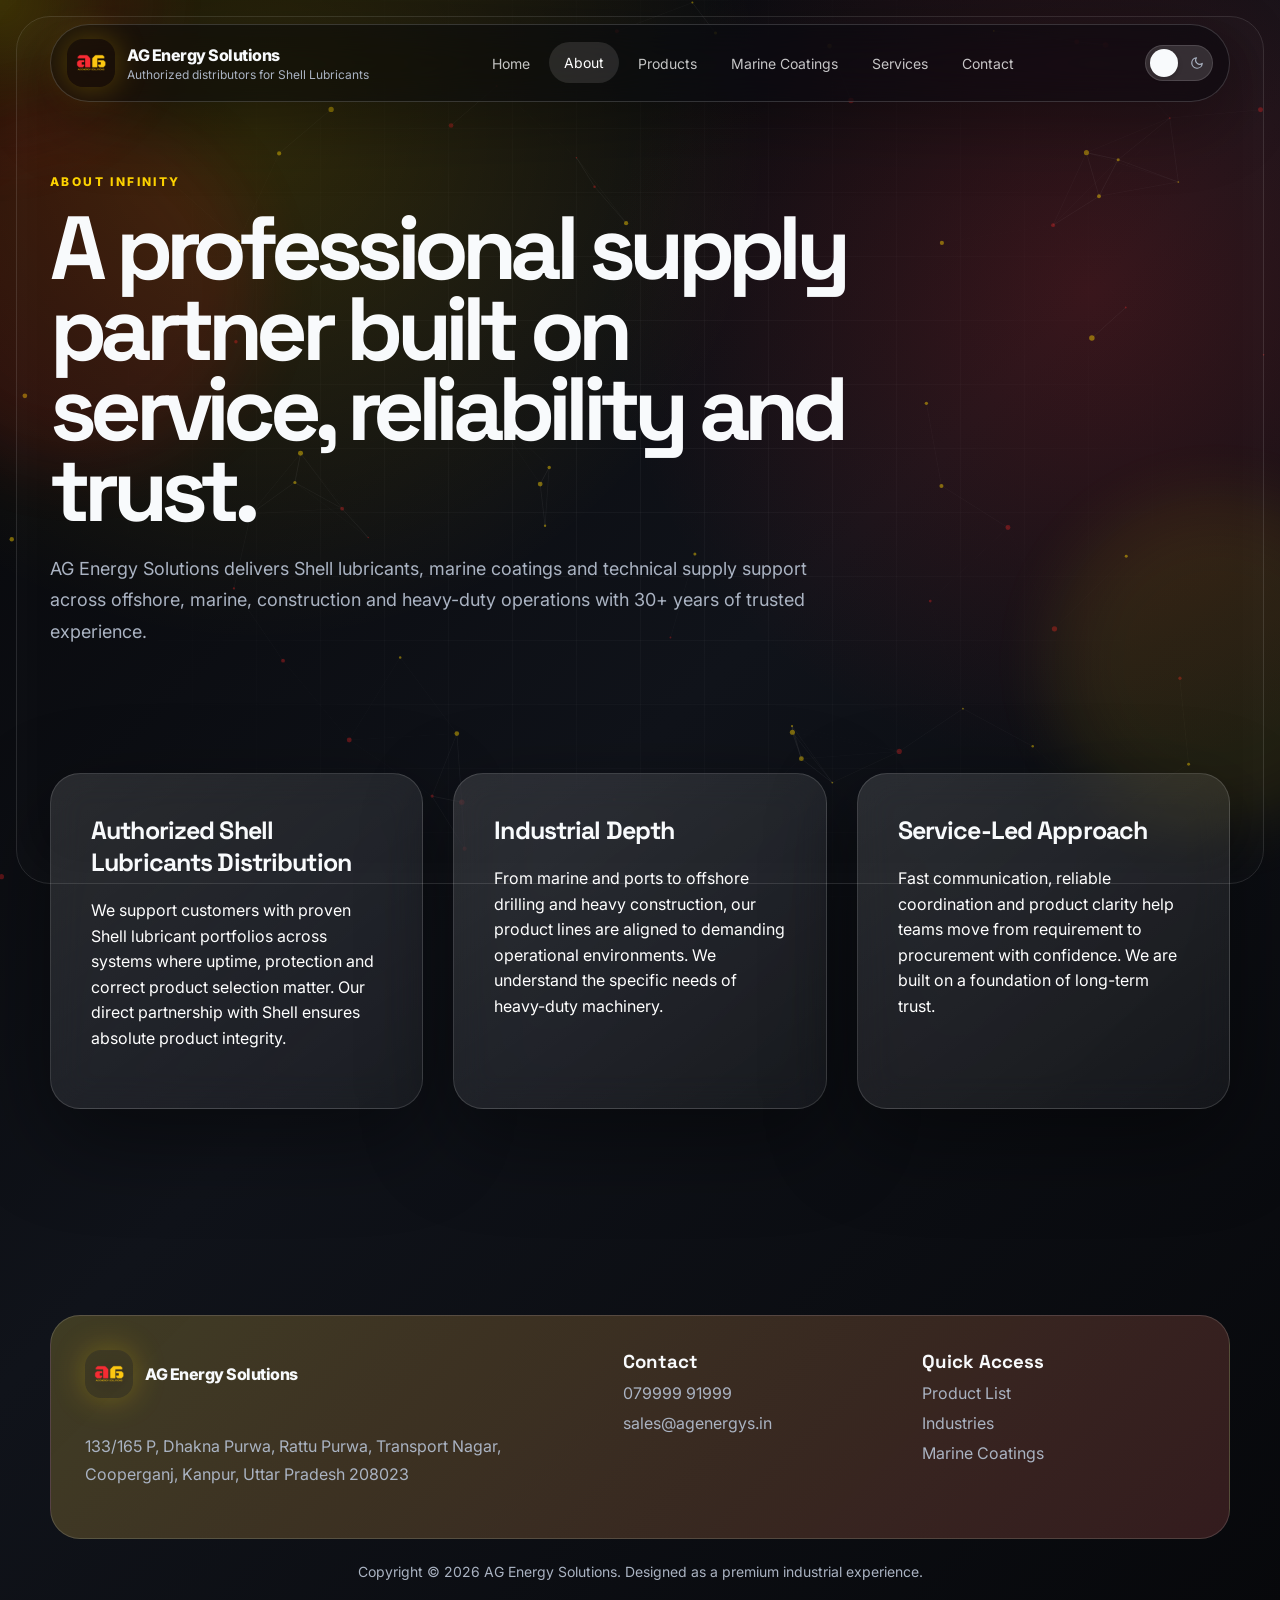
==== about.html @ 553e69b4 "feat: add About and Contact pages, separate CSS, update category mapping" ====
<!DOCTYPE html>
<html lang="en">
<head>
  <meta charset="UTF-8" />
  <meta name="viewport" content="width=device-width, initial-scale=1.0" />
  <title>About Us | AG Energy Solutions</title>
  <meta name="description" content="Learn more about AG Energy Solutions, authorized distributors for Shell Lubricants." />
  <link rel="icon" href="assets/logo.png" />
  <link rel="preconnect" href="https://fonts.googleapis.com">
  <link rel="preconnect" href="https://fonts.gstatic.com" crossorigin>
  <link href="https://fonts.googleapis.com/css2?family=Inter:wght@400;500;600;700;800;900&family=Space+Grotesk:wght@500;600;700&display=swap" rel="stylesheet">
  <link rel="stylesheet" href="global.css?v=1" />
  <link rel="stylesheet" href="about.css?v=1" />
</head>
<body class="about-page">
  <script>
    if (localStorage.getItem('theme') === 'light') {
      document.body.classList.add('light-theme');
    }
  </script>
  <div class="preloader" aria-hidden="true">
    <div class="loader-orbit"><span></span><span></span><span></span></div>
    <p>Loading product systems</p>
  </div>

  <canvas id="particle-field" aria-hidden="true"></canvas>
  <div class="cursor-glow" aria-hidden="true"></div>
  <div class="ambient ambient-one" aria-hidden="true"></div>
  <div class="ambient ambient-two" aria-hidden="true"></div>
  <div class="page-frame" aria-hidden="true"></div>

  <header class="site-header" data-reveal>
    <a class="brand" href="index.html" aria-label="AG Energy Solutions home">
      <span class="brand-mark"><img src="assets/logo.png" alt="" /></span>
      <span>
        <strong>AG Energy Solutions</strong>
        <small>Authorized distributors for Shell Lubricants</small>
      </span>
    </a>
    <button class="menu-toggle" type="button" aria-expanded="false" aria-controls="main-nav">
      <span></span><span></span><span></span>
    </button>
    <nav id="main-nav" class="main-nav" aria-label="Primary navigation">
      <a href="index.html">Home</a>
      <a href="about.html" class="active">About</a>
      <a href="products.html" >Products</a>
      <a href="index.html#marine">Marine Coatings</a>
      <a href="index.html#services">Services</a>
      <a href="contact.html">Contact</a>
    </nav>
    <div class="theme-switch-wrapper">
      <label class="theme-switch" for="checkbox" aria-label="Toggle dark mode">
        <input type="checkbox" id="checkbox" />
        <div class="slider round">
          <svg class="sun" xmlns="http://www.w3.org/2000/svg" width="14" height="14" viewBox="0 0 24 24" fill="none" stroke="currentColor" stroke-width="2" stroke-linecap="round" stroke-linejoin="round"><circle cx="12" cy="12" r="5"></circle><line x1="12" y1="1" x2="12" y2="3"></line><line x1="12" y1="21" x2="12" y2="23"></line><line x1="4.22" y1="4.22" x2="5.64" y2="5.64"></line><line x1="18.36" y1="18.36" x2="19.78" y2="19.78"></line><line x1="1" y1="12" x2="3" y2="12"></line><line x1="21" y1="12" x2="23" y2="12"></line><line x1="4.22" y1="19.78" x2="5.64" y2="18.36"></line><line x1="18.36" y1="5.64" x2="19.78" y2="4.22"></line></svg>
          <svg class="moon" xmlns="http://www.w3.org/2000/svg" width="14" height="14" viewBox="0 0 24 24" fill="none" stroke="currentColor" stroke-width="2" stroke-linecap="round" stroke-linejoin="round"><path d="M21 12.79A9 9 0 1 1 11.21 3 7 7 0 0 0 21 12.79z"></path></svg>
        </div>
      </label>
    </div>
  </header>

  
  <main>
    <section class="catalog-hero section-shell">
      <div class="catalog-hero-copy" data-reveal>
        <span class="kicker">About Infinity</span>
        <h1>A professional supply partner built on service, reliability and trust.</h1>
        <p>AG Energy Solutions delivers Shell lubricants, marine coatings and technical supply support across offshore, marine, construction and heavy-duty operations with 30+ years of trusted experience.</p>
      </div>
    </section>

    <section class="about-details section-shell" style="padding-top: 2rem; padding-bottom: 6rem;">
      <div class="about-grid" style="display: grid; grid-template-columns: repeat(auto-fit, minmax(300px, 1fr)); gap: 30px;">
        <article class="glass-panel" data-reveal style="padding: 40px; text-align: left;">
          <h3 style="margin-bottom: 20px;">Authorized Shell Lubricants Distribution</h3>
          <p style="color: var(--text-highlight); line-height: 1.6;">We support customers with proven Shell lubricant portfolios across systems where uptime, protection and correct product selection matter. Our direct partnership with Shell ensures absolute product integrity.</p>
        </article>
        <article class="glass-panel" data-reveal style="padding: 40px; text-align: left;">
          <h3 style="margin-bottom: 20px;">Industrial Depth</h3>
          <p style="color: var(--text-highlight); line-height: 1.6;">From marine and ports to offshore drilling and heavy construction, our product lines are aligned to demanding operational environments. We understand the specific needs of heavy-duty machinery.</p>
        </article>
        <article class="glass-panel" data-reveal style="padding: 40px; text-align: left;">
          <h3 style="margin-bottom: 20px;">Service-Led Approach</h3>
          <p style="color: var(--text-highlight); line-height: 1.6;">Fast communication, reliable coordination and product clarity help teams move from requirement to procurement with confidence. We are built on a foundation of long-term trust.</p>
        </article>
      </div>
    </section>
  </main>

  <footer class="site-footer section-shell">
    <div class="footer-grid">
      <div data-reveal>
        <span class="brand footer-brand"><span class="brand-mark"><img src="assets/logo.png" alt="" /></span><strong>AG Energy Solutions</strong></span>
        <p>133/165 P, Dhakna Purwa, Rattu Purwa, Transport Nagar, Cooperganj, Kanpur, Uttar Pradesh 208023</p>
      </div>
      <div data-reveal>
        <h3>Contact</h3>
        <a href="tel:07999991999">079999 91999</a>
        <a href="mailto:sales@agenergys.in">sales@agenergys.in</a>
      </div>
      <div data-reveal>
        <h3>Quick Access</h3>
        <a href="products.html">Product List</a>
        <a href="index.html#services">Industries</a>
        <a href="index.html#marine">Marine Coatings</a>
      </div>
    </div>
    <div class="footer-bottom">Copyright © 2026 AG Energy Solutions. Designed as a premium industrial experience.</div>
  </footer>


  <script src="script.js?v=7"></script>
  <script src="product-catalog.js?v=5"></script>
</body>
</html>
---- global.css ----
:root {
  --rgb-white: 255, 255, 255;
  --text-highlight: #ffffff;
  --bg-highlight: #ffffff;
  --text-inverse: #130900;
  --filter-invert: none;
  --bg: #07080b;
  --panel: rgba(var(--rgb-white), 0.08);
  --panel-strong: rgba(var(--rgb-white), 0.14);
  --text: #f8fafc;
  --muted: #aab3c2;
  --red: #f32323;
  --red-dark: #980d15;
  --yellow: #ffd400;
  --gold: #ffb000;
  --line: rgba(var(--rgb-white), 0.16);
  --shadow: 0 30px 90px rgba(0, 0, 0, 0.45);
  --radius: 30px;
}

* {
  box-sizing: border-box;
}

html {
  scroll-behavior: smooth;
}

body {
  margin: 0;
  font-family: Inter, system-ui, -apple-system, BlinkMacSystemFont, "Segoe UI", sans-serif;
  color: var(--text);
  background:
    radial-gradient(circle at 20% 8%, rgba(255, 212, 0, 0.16), transparent 32rem),
    radial-gradient(circle at 85% 18%, rgba(243, 35, 35, 0.18), transparent 30rem),
    linear-gradient(135deg, #050507 0%, #10131a 48%, #07080b 100%);
  overflow-x: hidden;
}

body::before {
  content: "";
  position: fixed;
  inset: 0;
  pointer-events: none;
  background-image:
    linear-gradient(rgba(var(--rgb-white), 0.04) 1px, transparent 1px),
    linear-gradient(90deg, rgba(var(--rgb-white), 0.04) 1px, transparent 1px);
  background-size: 64px 64px;
  mask-image: radial-gradient(circle at center, black, transparent 78%);
  z-index: -3;
}

a {
  color: inherit;
  text-decoration: none;
}

button {
  font: inherit;
}

.preloader {
  position: fixed;
  inset: 0;
  z-index: 999;
  display: grid;
  place-items: center;
  align-content: center;
  gap: 22px;
  background: #050507;
  transition: opacity .8s ease, visibility .8s ease;
}

.preloader.hidden {
  opacity: 0;
  visibility: hidden;
}

.preloader p {
  color: var(--muted);
  letter-spacing: .18em;
  text-transform: uppercase;
  font-size: 12px;
}

.loader-orbit {
  position: relative;
  width: 90px;
  height: 90px;
  animation: rotate 1.9s linear infinite;
}

.loader-orbit span {
  position: absolute;
  inset: 0;
  border: 1px solid transparent;
  border-top-color: var(--yellow);
  border-radius: 50%;
}

.loader-orbit span:nth-child(2) {
  inset: 14px;
  border-top-color: var(--red);
  animation: rotate 1.2s linear reverse infinite;
}

.loader-orbit span:nth-child(3) {
  inset: 30px;
  border-top-color: var(--text-highlight);
}

#particle-field {
  position: fixed;
  inset: 0;
  z-index: -2;
  opacity: .62;
}

.cursor-glow {
  position: fixed;
  width: 420px;
  height: 420px;
  border-radius: 50%;
  background: radial-gradient(circle, rgba(255, 212, 0, .16), rgba(243, 35, 35, .08) 38%, transparent 68%);
  translate: -50% -50%;
  pointer-events: none;
  z-index: -1;
  filter: blur(4px);
}

.ambient {
  position: fixed;
  border-radius: 999px;
  filter: blur(34px);
  opacity: .45;
  pointer-events: none;
  z-index: -2;
}

.ambient-one {
  width: 28vw;
  height: 28vw;
  background: rgba(243, 35, 35, .28);
  left: -8vw;
  top: 12vh;
}

.ambient-two {
  width: 26vw;
  height: 26vw;
  background: rgba(255, 212, 0, .20);
  right: -8vw;
  bottom: 8vh;
}

.page-frame {
  position: fixed;
  inset: 16px;
  border: 1px solid rgba(var(--rgb-white), .12);
  border-radius: 34px;
  pointer-events: none;
  z-index: 20;
  box-shadow: inset 0 0 60px rgba(var(--rgb-white), .03);
}

.site-header {
  position: fixed;
  top: 24px;
  left: 50%;
  transform: translateX(-50%);
  width: min(1180px, calc(100% - 48px));
  z-index: 50;
  display: flex;
  align-items: center;
  justify-content: space-between;
  padding: 14px 16px;
  border: 1px solid rgba(var(--rgb-white), .16);
  border-radius: 999px;
  background: rgba(8, 10, 14, .58);
  backdrop-filter: blur(22px) saturate(150%);
  box-shadow: 0 20px 70px rgba(0, 0, 0, .32);
}

.brand {
  display: inline-flex;
  align-items: center;
  gap: 12px;
  min-width: max-content;
}

.brand strong {
  display: block;
  font-weight: 800;
  letter-spacing: -.03em;
}

.brand small {
  display: block;
  color: var(--muted);
  font-size: 12px;
  margin-top: 2px;
}

.brand-mark {
  width: 48px;
  height: 48px;
  border-radius: 16px;
  display: grid;
  place-items: center;
  padding: 6px;
  box-shadow: 0 0 32px rgba(255, 212, 0, .28);
  overflow: hidden;
}

.brand-mark img {
  width: 100%;
  height: 100%;
  object-fit: contain;
  display: block;
  filter: drop-shadow(0 4px 10px rgba(0, 0, 0, .22));
}

.main-nav {
  display: flex;
  gap: 4px;
  align-items: center;
}

.main-nav a {
  color: rgba(var(--rgb-white), .76);
  padding: 12px 15px;
  border-radius: 999px;
  font-size: 14px;
  transition: color .25s ease, background .25s ease, transform .25s ease;
}

.main-nav a:hover,
.main-nav a.active {
  color: var(--text-highlight);
  background: rgba(var(--rgb-white), .11);
  transform: translateY(-1px);
}

/* Theme Toggle Switch */
.theme-switch-wrapper {
  display: flex;
  align-items: center;
  margin-left: 8px;
}

.theme-switch {
  display: inline-block;
  height: 36px;
  position: relative;
  width: 68px;
  cursor: pointer;
}

.theme-switch input {
  display: none;
}

.slider {
  background-color: var(--panel-strong);
  bottom: 0;
  left: 0;
  position: absolute;
  right: 0;
  top: 0;
  transition: .4s;
  border-radius: 34px;
  border: 1px solid rgba(var(--rgb-white), .12);
  display: flex;
  align-items: center;
  justify-content: space-between;
  padding: 0 8px;
}

.slider .sun, .slider .moon {
  color: var(--muted);
  z-index: 1;
  transition: .4s;
}

.slider:before {
  background: var(--text);
  bottom: 3px;
  content: "";
  height: 28px;
  left: 4px;
  position: absolute;
  transition: .4s cubic-bezier(0.4, 0, 0.2, 1);
  width: 28px;
  border-radius: 50%;
  z-index: 2;
  box-shadow: 0 2px 5px rgba(0,0,0,0.2);
}

input:checked + .slider {
  background-color: rgba(var(--rgb-white), .08);
}

input:checked + .slider:before {
  transform: translateX(30px);
  background: #111827; /* Dark knob in light mode */
}

input:checked + .slider .sun {
  color: #111827;
}

.menu-toggle {
  display: none;
  border: 0;
  background: transparent;
  width: 44px;
  height: 44px;
  padding: 10px;
}

.menu-toggle span {
  display: block;
  height: 2px;
  margin: 6px 0;
  background: var(--bg-highlight);
  border-radius: 2px;
}

.section-shell {
  width: min(1180px, calc(100% - 42px));
  margin: 0 auto;
}

.hero {
  min-height: 100vh;
  padding: 170px 0 74px;
  display: grid;
  align-items: center;
}

.hero-grid {
  display: grid;
  grid-template-columns: 1.03fr .97fr;
  gap: 56px;
  align-items: center;
}

.eyebrow,
.kicker {
  display: inline-flex;
  align-items: center;
  gap: 10px;
  color: var(--yellow);
  text-transform: uppercase;
  letter-spacing: .2em;
  font-size: 12px;
  font-weight: 800;
}

.eyebrow span {
  width: 34px;
  height: 2px;
  background: linear-gradient(90deg, var(--yellow), var(--red));
}

h1,
h2,
h3 {
  font-family: "Space Grotesk", Inter, sans-serif;
  margin: 0;
}

h1 {
  font-size: clamp(48px, 7vw, 92px);
  line-height: .88;
  letter-spacing: -.075em;
  margin: 22px 0;
  max-width: 820px;
}

h2 {
  font-size: clamp(34px, 4.5vw, 64px);
  line-height: .96;
  letter-spacing: -.06em;
  max-width: 820px;
}

p {
  color: var(--muted);
  line-height: 1.75;
}

.hero-copy>p {
  font-size: 18px;
  max-width: 670px;
}

.hero-actions {
  display: flex;
  gap: 14px;
  flex-wrap: wrap;
  margin: 34px 0;
}

.btn {
  position: relative;
  display: inline-flex;
  justify-content: center;
  align-items: center;
  min-height: 54px;
  padding: 0 24px;
  border-radius: 999px;
  font-weight: 800;
  overflow: hidden;
  border: 1px solid rgba(var(--rgb-white), .18);
  transition: transform .25s ease, box-shadow .25s ease;
}

.btn::after {
  content: "";
  position: absolute;
  inset: 0;
  background: linear-gradient(110deg, transparent, rgba(var(--rgb-white), .32), transparent);
  transform: translateX(-110%);
  transition: transform .6s ease;
}

.btn:hover::after {
  transform: translateX(110%);
}

.btn-primary {
  color: #160000;
  background: linear-gradient(135deg, var(--yellow), var(--gold) 46%, var(--red));
  box-shadow: 0 20px 48px rgba(255, 196, 0, .2);
}

.btn-ghost {
  color: var(--text-highlight);
  background: rgba(var(--rgb-white), .07);
}

.metrics {
  display: grid;
  grid-template-columns: repeat(3, minmax(0, 1fr));
  gap: 14px;
  max-width: 650px;
}

.metrics article {
  padding: 18px;
  background: var(--panel);
  border: 1px solid var(--line);
  border-radius: 22px;
  backdrop-filter: blur(16px);
}

.metrics strong {
  display: block;
  font-size: 32px;
  color: var(--text-highlight);
  letter-spacing: -.05em;
}

.metrics span {
  color: var(--muted);
  font-size: 13px;
}

.hero-visual {
  perspective: 1200px;
}

.holo-card {
  position: relative;
  min-height: 610px;
  border-radius: 42px;
  overflow: hidden;
  background:
    linear-gradient(145deg, rgba(7, 8, 11, .18), rgba(7, 8, 11, .82)),
    url("https://images.unsplash.com/photo-1581093458791-9f3c3900df7b?auto=format&fit=crop&w=1400&q=80") center / cover,
    linear-gradient(145deg, rgba(var(--rgb-white), .18), rgba(var(--rgb-white), .04)),
    radial-gradient(circle at 32% 20%, rgba(255, 212, 0, .32), transparent 26rem),
    radial-gradient(circle at 74% 70%, rgba(243, 35, 35, .3), transparent 23rem), #12151c;
  border: 1px solid rgba(var(--rgb-white), .18);
  box-shadow: var(--shadow);
  transform-style: preserve-3d;
}

.holo-card::before {
  content: "";
  position: absolute;
  inset: 18px;
  border: 1px solid rgba(var(--rgb-white), .13);
  border-radius: 32px;
  background: linear-gradient(transparent 48%, rgba(var(--rgb-white), .08) 50%, transparent 52%);
  background-size: 100% 24px;
  opacity: .5;
}

.scan-line {
  position: absolute;
  inset: 0;
  background: linear-gradient(180deg, transparent, rgba(var(--rgb-white), .18), transparent);
  height: 35%;
  animation: scan 4s ease-in-out infinite;
}

.industrial-orb {
  position: absolute;
  width: 280px;
  height: 280px;
  border-radius: 50%;
  right: 50px;
  top: 58px;
  background: radial-gradient(circle at 32% 28%, #fff7a9, #ffd400 34%, #f32323 66%, #3a0509);
  box-shadow: inset -22px -28px 50px rgba(0, 0, 0, .34), 0 0 90px rgba(255, 212, 0, .24);
  animation: float 6s ease-in-out infinite;
}

.barrel-stack {
  position: absolute;
  left: 44px;
  bottom: 70px;
  display: grid;
  grid-template-columns: repeat(3, 74px);
  gap: 10px;
  transform: rotateX(58deg) rotateZ(-20deg);
  transform-style: preserve-3d;
}

.barrel-stack i {
  height: 102px;
  border-radius: 16px 16px 8px 8px;
  background: linear-gradient(90deg, #830811, #f32323 40%, #ffd400 42%, #f32323 49%, #73070d);
  box-shadow: 12px 18px 26px rgba(0, 0, 0, .42);
  animation: barrelPulse 2.8s ease-in-out infinite;
}

.barrel-stack i:nth-child(2n) {
  animation-delay: .4s;
  transform: translateY(-22px);
}

.barrel-stack i:nth-child(3n) {
  animation-delay: .8s;
  transform: translateY(22px);
}

.status-panel {
  position: absolute;
  left: 34px;
  right: 34px;
  bottom: 34px;
  padding: 24px;
  border-radius: 26px;
  background: rgba(4, 5, 8, .58);
  border: 1px solid rgba(var(--rgb-white), .16);
  backdrop-filter: blur(18px);
}

.status-panel span,
.status-panel small {
  color: var(--muted);
  display: block;
}

.status-panel strong {
  display: block;
  font-size: 28px;
  margin: 8px 0;
}

.marquee {
  margin-top: 50px;
  overflow: hidden;
  border-block: 1px solid rgba(var(--rgb-white), .12);
  mask-image: linear-gradient(90deg, transparent, black 12%, black 88%, transparent);
}

.marquee div {
  display: flex;
  gap: 38px;
  width: max-content;
  animation: marquee 24s linear infinite;
  padding: 18px 0;
}

.marquee span {
  color: rgba(var(--rgb-white), .78);
  font-weight: 800;
  text-transform: uppercase;
  letter-spacing: .16em;
  font-size: 13px;
}

.about,
.industries,
.products,
.marine,
.site-footer {
  padding: 110px 0;
}

.section-heading {
  display: grid;
  gap: 18px;
  justify-items: center;
  text-align: center;
  margin-bottom: 58px;
}

.section-heading::after {
  content: "";
  width: 112px;
  height: 3px;
  background: linear-gradient(90deg, var(--red), var(--yellow));
  border-radius: 999px;
  box-shadow: 0 0 26px rgba(243, 35, 35, .45);
}

.about-grid {
  display: grid;
  grid-template-columns: repeat(3, 1fr);
  gap: 18px;
}

.glass-panel,
.industry-card,
.product-orbit,
.marine-card {
  background: linear-gradient(145deg, rgba(var(--rgb-white), .12), rgba(var(--rgb-white), .045));
  border: 1px solid rgba(var(--rgb-white), .14);
  border-radius: var(--radius);
  box-shadow: var(--shadow);
  backdrop-filter: blur(18px);
}

.glass-panel {
  padding: 30px;
  min-height: 250px;
}

.glass-panel h3 {
  font-size: 25px;
  letter-spacing: -.035em;
}

.industry-grid {
  display: grid;
  grid-template-columns: repeat(3, 1fr);
  gap: 24px;
  perspective: 1000px;
}

.industry-card {
  position: relative;
  padding: 16px 16px 26px;
  overflow: hidden;
  transform-style: preserve-3d;
}

.industry-card::after {
  content: "";
  position: absolute;
  inset: auto 18px 18px;
  height: 2px;
  background: linear-gradient(90deg, transparent, var(--yellow), var(--red), transparent);
  transform: scaleX(0);
  transform-origin: center;
  transition: transform .35s ease;
}

.industry-card:hover::after {
  transform: scaleX(1);
}

.industry-art {
  height: 250px;
  border-radius: 22px;
  margin-bottom: 22px;
  background-size: cover;
  background-position: center;
  position: relative;
  overflow: hidden;
}

.industry-art::before {
  content: "";
  position: absolute;
  inset: 0;
  background: linear-gradient(145deg, rgba(255, 212, 0, .24), transparent 38%, rgba(243, 35, 35, .25));
  mix-blend-mode: screen;
}

.industry-art::after {
  content: "";
  position: absolute;
  inset: 0;
  background-image: radial-gradient(circle at 20% 20%, rgba(var(--rgb-white), .7) 0 2px, transparent 3px), linear-gradient(135deg, transparent 45%, rgba(var(--rgb-white), .18) 46%, transparent 48%);
  background-size: 80px 80px, 100% 100%;
  opacity: .45;
}

.industry-card h3 {
  font-size: 24px;
  text-transform: uppercase;
  letter-spacing: .04em;
}

.industry-card p {
  margin-bottom: 0;
}

.offshore {
  background-image: linear-gradient(135deg, rgba(10, 22, 34, .15), rgba(0, 0, 0, .48)), url("assets/offshore.jpg");
}

.marine {
  background-image: linear-gradient(135deg, rgba(10, 22, 34, .1), rgba(0, 0, 0, .48)), url("assets/marine.jpg");
}

.dredging {
  background-image: linear-gradient(135deg, rgba(10, 22, 34, .08), rgba(0, 0, 0, .45)), url("assets/dredge.jpg");
}

.osv {
  background-image: linear-gradient(135deg, rgba(10, 22, 34, .1), rgba(0, 0, 0, .5)), url("assets/osv.jpg");
}

.fpso {
  background-image: linear-gradient(135deg, rgba(10, 22, 34, .08), rgba(0, 0, 0, .48)), url("assets/fpso.jpg");
}

.construction {
  background-image: linear-gradient(135deg, rgba(10, 22, 34, .05), rgba(0, 0, 0, .44)), url("assets/offshore-cons.jpg");
}

.products-layout {
  display: grid;
  grid-template-columns: 1.1fr .9fr;
  gap: 28px;
  align-items: stretch;
}

.section-cta {
  display: flex;
  justify-content: center;
  margin-top: 34px;
}

.product-list {
  display: grid;
  gap: 10px;
}

.product-row {
  cursor: pointer;
  width: 100%;
  text-align: left;
  color: var(--text-highlight);
  padding: 20px 22px;
  border: 1px solid rgba(var(--rgb-white), .12);
  border-radius: 20px;
  background: rgba(var(--rgb-white), .06);
  display: flex;
  justify-content: flex-start;
  align-items: center;
  gap: 18px;
  transition: transform .28s ease, background .28s ease, border-color .28s ease;
}

.product-row::before {
  content: "›";
  color: var(--yellow);
  font-size: 28px;
  line-height: 0;
}

.product-row span {
  color: var(--muted);
  font-size: 13px;
  text-align: right;
  margin-left: auto;
}

.product-row:hover,
.product-row.active {
  transform: translateX(10px);
  background: linear-gradient(90deg, rgba(243, 35, 35, .18), rgba(255, 212, 0, .08));
  border-color: rgba(255, 212, 0, .42);
}

.mobile-product-picker {
  display: none;
}

.product-orbit {
  --product-image: url("https://images.unsplash.com/photo-1581092160562-40aa08e78837?auto=format&fit=crop&w=1000&q=80");
  position: sticky;
  top: 130px;
  min-height: 520px;
  padding: 38px;
  display: flex;
  flex-direction: column;
  justify-content: flex-end;
  overflow: hidden;
  transform-style: preserve-3d;
}

.product-orbit::before {
  content: "";
  position: absolute;
  inset: 0;
  background:
    linear-gradient(180deg, rgba(7, 8, 11, .08), rgba(7, 8, 11, .82)),
    var(--product-image) center / cover;
  opacity: .72;
  transition: opacity .35s ease, transform .55s ease;
}

.product-orbit>* {
  position: relative;
  z-index: 1;
}

.product-orbit>p:first-of-type {
  color: var(--yellow);
  text-transform: uppercase;
  letter-spacing: .18em;
  font-size: 12px;
  font-weight: 800;
}

.product-orbit h3 {
  font-size: clamp(42px, 5vw, 72px);
  letter-spacing: -.07em;
}

.orbit-rings {
  position: absolute;
  inset: 30px;
  display: grid;
  place-items: center;
  transform: translateZ(-30px);
}

.orbit-rings span {
  position: absolute;
  border: 1px solid rgba(var(--rgb-white), .14);
  border-radius: 50%;
  animation: rotate 10s linear infinite;
}

.orbit-rings span:nth-child(1) {
  width: 330px;
  height: 330px;
  border-top-color: var(--yellow);
}

.orbit-rings span:nth-child(2) {
  width: 240px;
  height: 240px;
  border-right-color: var(--red);
  animation-duration: 7s;
  animation-direction: reverse;
}

.orbit-rings span:nth-child(3) {
  width: 145px;
  height: 145px;
  background: radial-gradient(circle, rgba(255, 212, 0, .26), transparent 70%);
}

.marine-card {
  padding: clamp(34px, 7vw, 82px);
  min-height: 430px;
  display: grid;
  align-content: center;
  background: linear-gradient(135deg, rgba(243, 35, 35, .16), rgba(255, 212, 0, .12)), linear-gradient(145deg, rgba(var(--rgb-white), .13), rgba(var(--rgb-white), .04));
  position: relative;
  overflow: hidden;
}

.marine-card::after {
  content: "";
  position: absolute;
  width: 520px;
  height: 520px;
  right: -160px;
  top: -90px;
  border-radius: 50%;
  border: 1px solid rgba(var(--rgb-white), .16);
  box-shadow: inset 0 0 80px rgba(255, 212, 0, .14);
}

.marine-card p {
  max-width: 660px;
}

.site-footer {
  padding-bottom: 36px;
}

.footer-grid {
  display: grid;
  grid-template-columns: 1.5fr .8fr .8fr;
  gap: 26px;
  padding: 34px;
  border-radius: var(--radius);
  background: linear-gradient(135deg, rgba(255, 212, 0, .14), rgba(243, 35, 35, .12)), rgba(var(--rgb-white), .07);
  border: 1px solid rgba(var(--rgb-white), .14);
}

.footer-brand {
  margin-bottom: 18px;
}

.site-footer a {
  display: block;
  color: var(--muted);
  margin: 10px 0;
  transition: color .2s ease;
}

.site-footer a:hover {
  color: var(--text-highlight);
}

.footer-bottom {
  margin-top: 24px;
  text-align: center;
  color: var(--muted);
  font-size: 14px;
}

.catalog-hero {
  min-height: 62vh;
  display: grid;
  align-items: end;
  padding: 170px 0 76px;
}

.catalog-hero-copy {
  max-width: 930px;
}

.catalog-hero h1 {
  font-size: clamp(48px, 7vw, 92px);
  line-height: .9;
  margin: 18px 0 22px;
}

.catalog-hero p {
  max-width: 760px;
  font-size: 18px;
}

.catalog-section {
  padding: 40px 0 110px;
}

.catalog-toolbar {
  display: grid;
  grid-template-columns: .85fr 1.15fr;
  gap: 28px;
  align-items: end;
  padding: 28px;
  margin-bottom: 26px;
}

.catalog-toolbar h2 {
  font-size: clamp(34px, 5vw, 58px);
  margin-top: 10px;
}

.catalog-toolbar p {
  margin: 8px 0 0;
}

.catalog-controls {
  display: grid;
  grid-template-columns: 1fr auto;
  gap: 14px;
  align-items: end;
}

.search-field span {
  display: block;
  color: var(--muted);
  font-size: 12px;
  font-weight: 800;
  letter-spacing: .14em;
  margin: 0 0 8px 4px;
  text-transform: uppercase;
}

.search-field input {
  width: 100%;
  min-height: 56px;
  color: var(--text-highlight);
  border: 1px solid rgba(var(--rgb-white), .14);
  border-radius: 18px;
  background: rgba(var(--rgb-white), .07);
  outline: 0;
  padding: 0 18px;
  font: inherit;
  transition: border-color .25s ease, box-shadow .25s ease, background .25s ease;
}

.search-field input:focus {
  border-color: rgba(255, 212, 0, .5);
  background: rgba(var(--rgb-white), .1);
  box-shadow: 0 0 0 4px rgba(255, 212, 0, .1);
}

.view-toggle {
  display: inline-flex;
  padding: 5px;
  border: 1px solid rgba(var(--rgb-white), .14);
  border-radius: 18px;
  background: rgba(var(--rgb-white), .07);
}

.view-toggle button {
  min-width: 74px;
  min-height: 46px;
  color: var(--muted);
  border: 0;
  border-radius: 14px;
  background: transparent;
  cursor: pointer;
  font-weight: 900;
  transition: color .25s ease, background .25s ease, transform .25s ease;
}

.view-toggle button.active,
.view-toggle button:hover {
  color: var(--text-inverse);
  background: linear-gradient(135deg, var(--yellow), var(--gold) 48%, var(--red));
  transform: translateY(-1px);
}

.category-filter {
  margin: 16px 0 24px;
}

.desktop-tabs {
  display: flex;
  gap: 8px;
  overflow-x: auto;
  padding-bottom: 8px;
  scrollbar-width: none;
  -ms-overflow-style: none;
}
.desktop-tabs::-webkit-scrollbar {
  display: none;
}

.category-tab {
  background: rgba(var(--rgb-white), .05);
  border: 1px solid rgba(var(--rgb-white), .1);
  color: rgba(var(--rgb-white), .7);
  padding: 10px 18px;
  border-radius: 99px;
  font-size: 14px;
  font-weight: 500;
  cursor: pointer;
  white-space: nowrap;
  transition: all .25s ease;
  font-family: 'Space Grotesk', sans-serif;
}
.category-tab:hover {
  background: rgba(var(--rgb-white), .1);
  color: var(--text-highlight);
}
.category-tab.active {
  background: linear-gradient(135deg, var(--red), var(--yellow));
  color: var(--text-inverse);
  border-color: transparent;
  font-weight: 700;
}

.mobile-dropdown-container {
  display: none;
  position: relative;
}
.mobile-dropdown-container::after {
  content: "▼";
  position: absolute;
  right: 16px;
  top: 50%;
  transform: translateY(-50%);
  color: rgba(var(--rgb-white), .5);
  pointer-events: none;
  font-size: 12px;
}
.mobile-dropdown {
  width: 100%;
  background: rgba(var(--rgb-white), .05);
  border: 1px solid rgba(var(--rgb-white), .1);
  color: var(--text-highlight);
  padding: 14px 18px;
  border-radius: 12px;
  font-size: 15px;
  appearance: none;
  cursor: pointer;
  font-family: 'Inter', sans-serif;
}
.mobile-dropdown option {
  background: #111;
  color: var(--text-highlight);
}

.catalog-shell {
  padding: 10px;
  border: 1px solid rgba(var(--rgb-white), .12);
  border-radius: 34px;
  background: linear-gradient(145deg, rgba(var(--rgb-white), .08), rgba(var(--rgb-white), .03));
  box-shadow: var(--shadow);
}

.product-catalog {
  display: grid;
  gap: 16px;
}

.catalog-shell[data-view="grid"] .product-catalog {
  grid-template-columns: repeat(3, minmax(0, 1fr));
}

.catalog-item {
  position: relative;
  display: grid;
  grid-template-columns: auto 1fr;
  gap: 16px;
  align-items: center;
  min-height: 154px;
  padding: 22px;
  border: 1px solid rgba(var(--rgb-white), .13);
  border-radius: 26px;
  overflow: hidden;
  background: radial-gradient(circle at 12% 10%, rgba(255, 212, 0, .14), transparent 12rem), linear-gradient(145deg, rgba(var(--rgb-white), .11), rgba(var(--rgb-white), .045));
  transform: translateY(8px);
  opacity: 0;
  animation: catalogIn .58s cubic-bezier(.2, .8, .2, 1) forwards;
  animation-delay: var(--delay);
  transition: border-color .25s ease, transform .25s ease, background .25s ease;
}

.catalog-item::after {
  content: "";
  position: absolute;
  inset: auto 18px 16px;
  height: 2px;
  background: linear-gradient(90deg, transparent, var(--yellow), var(--red), transparent);
  transform: scaleX(0);
  transition: transform .32s ease;
}

.catalog-item:hover {
  border-color: rgba(255, 212, 0, .38);
  transform: translateY(-4px);
  background: radial-gradient(circle at 12% 10%, rgba(255, 212, 0, .22), transparent 12rem), linear-gradient(145deg, rgba(var(--rgb-white), .14), rgba(var(--rgb-white), .06));
}

.catalog-item:hover::after {
  transform: scaleX(1);
}

.product-badge {
  width: 56px;
  height: 56px;
  display: grid;
  place-items: center;
  color: #160800;
  border-radius: 18px;
  background: linear-gradient(135deg, var(--yellow), var(--gold), var(--red));
  font-weight: 1000;
  font-size: 24px;
  box-shadow: 0 16px 34px rgba(255, 196, 0, .18);
}

.product-copy strong {
  display: block;
  color: var(--text-highlight);
  font-size: 19px;
  letter-spacing: -.035em;
  line-height: 1.18;
}

.product-copy small {
  display: block;
  color: var(--muted);
  margin-top: 8px;
  line-height: 1.45;
}

.open-pdf {
  grid-column: 2;
  color: var(--yellow);
  font-size: 13px;
  font-weight: 900;
  letter-spacing: .12em;
  text-transform: uppercase;
}

.catalog-shell[data-view="list"] .product-catalog {
  grid-template-columns: 1fr;
}

.catalog-shell[data-view="list"] .catalog-item {
  grid-template-columns: auto 1fr auto;
  min-height: 86px;
  border-radius: 22px;
}

.catalog-shell[data-view="list"] .open-pdf {
  grid-column: auto;
}

.empty-state {
  padding: 48px 24px;
  color: var(--muted);
  text-align: center;
}

[data-reveal] {
  opacity: 0;
  transform: translateY(38px) scale(.98);
  transition: opacity .8s cubic-bezier(.2, .8, .2, 1), transform .8s cubic-bezier(.2, .8, .2, 1);
}

[data-reveal].revealed {
  opacity: 1;
  transform: translateY(0) scale(1);
}

.site-header[data-reveal] {
  transform: translateX(-50%) translateY(18px) scale(.98);
}

.site-header[data-reveal].revealed {
  transform: translateX(-50%) translateY(0) scale(1);
}

@keyframes rotate {
  to {
    transform: rotate(360deg);
  }
}

@keyframes scan {

  0%,
  100% {
    transform: translateY(-120%);
  }

  50% {
    transform: translateY(290%);
  }
}

@keyframes float {

  0%,
  100% {
    transform: translateY(0) translateZ(40px);
  }

  50% {
    transform: translateY(-18px) translateZ(40px);
  }
}

@keyframes barrelPulse {

  0%,
  100% {
    filter: brightness(1);
  }

  50% {
    filter: brightness(1.18);
  }
}

@keyframes marquee {
  to {
    transform: translateX(-50%);
  }
}

@keyframes catalogIn {
  to {
    opacity: 1;
    transform: translateY(0);
  }
}

@media (max-width: 980px) {
  .site-header {
    top: 14px;
    width: min(680px, calc(100% - 24px));
    border-radius: 24px;
    align-items: center;
    gap: 12px;
    padding: 10px 12px;
    overflow: visible;
  }

  .site-header .brand {
    flex: 1;
    min-width: 0;
  }

  .site-header .brand>span:last-child {
    min-width: 0;
  }

  .site-header .brand strong {
    overflow: hidden;
    text-overflow: ellipsis;
    white-space: nowrap;
    font-size: 18px;
  }

  .menu-toggle {
    display: grid;
    place-content: center;
    flex: 0 0 48px;
    width: 48px;
    height: 48px;
    border: 1px solid rgba(var(--rgb-white), .16);
    border-radius: 16px;
    background: linear-gradient(145deg, rgba(var(--rgb-white), .12), rgba(var(--rgb-white), .04));
    box-shadow: 0 16px 38px rgba(0, 0, 0, .24);
  }

  .menu-toggle span {
    width: 22px;
    margin: 3px 0;
    transition: transform .25s ease, opacity .25s ease;
  }

  .menu-toggle[aria-expanded="true"] span:nth-child(1) {
    transform: translateY(8px) rotate(45deg);
  }

  .menu-toggle[aria-expanded="true"] span:nth-child(2) {
    opacity: 0;
  }

  .menu-toggle[aria-expanded="true"] span:nth-child(3) {
    transform: translateY(-8px) rotate(-45deg);
  }

  .main-nav {
    position: absolute;
    left: 0;
    right: 0;
    top: calc(100% + 10px);
    display: grid;
    padding: 12px;
    background: rgba(8, 10, 14, .94);
    border: 1px solid rgba(var(--rgb-white), .12);
    border-radius: 24px;
    transform-origin: top;
    transform: translateY(-8px) scale(.98);
    opacity: 0;
    pointer-events: none;
    transition: .25s ease;
    box-shadow: 0 24px 70px rgba(0, 0, 0, .42);
    backdrop-filter: blur(18px);
  }

  .main-nav.open {
    transform: translateY(0) scale(1);
    opacity: 1;
    pointer-events: auto;
  }

  .hero-grid,
  .products-layout,
  .catalog-toolbar,
  .footer-grid {
    grid-template-columns: 1fr;
  }

  .catalog-controls {
    grid-template-columns: 1fr;
  }

  .catalog-shell[data-view="grid"] .product-catalog {
    grid-template-columns: repeat(2, minmax(0, 1fr));
  }

  .about-grid,
  .industry-grid {
    grid-template-columns: repeat(2, 1fr);
  }

  .hero {
    padding-top: 140px;
  }

  .holo-card {
    min-height: 520px;
  }

  .product-orbit {
    position: relative;
    top: auto;
  }
}

@media (max-width: 680px) {
  .section-shell {
    width: min(100% - 24px, 1180px);
  }

  .site-header {
    top: 10px;
    width: calc(100% - 20px);
    border-radius: 22px;
  }

  .brand {
    gap: 10px;
  }

  .brand small {
    display: none;
  }

  .brand-mark {
    width: 44px;
    height: 44px;
    border-radius: 15px;
    flex: 0 0 44px;
  }

  h1 {
    font-size: clamp(42px, 13vw, 58px);
    max-width: 100%;
    overflow-wrap: anywhere;
  }

  h2 {
    font-size: clamp(34px, 11vw, 52px);
  }

  .catalog-hero {
    min-height: auto;
    padding-top: 128px;
    padding-bottom: 48px;
  }

  .catalog-hero h1 {
    font-size: clamp(42px, 13vw, 58px);
  }

  .catalog-section {
    padding-top: 20px;
  }

  .catalog-toolbar {
    padding: 22px;
    border-radius: 26px;
  }

  .view-toggle {
    display: none;
  }

  .desktop-tabs {
    display: none;
  }
  
  .mobile-dropdown-container {
    display: block;
  }

  .catalog-shell {
    padding: 0;
    overflow: hidden;
  }

  .catalog-shell[data-view="grid"] .product-catalog,
  .catalog-shell[data-view="list"] .product-catalog {
    grid-template-columns: 1fr;
    gap: 0;
  }

  .catalog-item,
  .catalog-shell[data-view="list"] .catalog-item {
    grid-template-columns: auto 1fr;
    min-height: 92px;
    padding: 18px;
    border-width: 0 0 1px;
    border-radius: 0;
    background: rgba(var(--rgb-white), .045);
  }

  .catalog-item:nth-child(even) {
    background: rgba(var(--rgb-white), .085);
  }

  .product-badge {
    width: 46px;
    height: 46px;
    border-radius: 15px;
    font-size: 20px;
  }

  .product-copy strong {
    font-size: 17px;
  }

  .product-copy small {
    display: none;
  }

  .open-pdf,
  .catalog-shell[data-view="list"] .open-pdf {
    grid-column: 2;
    font-size: 11px;
  }

  .hero {
    padding-top: 124px;
    padding-bottom: 46px;
  }

  .hero-copy>p {
    font-size: 20px;
    max-width: 100%;
  }

  .hero-actions {
    display: grid;
    grid-template-columns: 1fr;
  }

  .btn {
    width: 100%;
  }

  .metrics,
  .about-grid,
  .industry-grid {
    grid-template-columns: 1fr;
  }

  .metrics article {
    min-width: 0;
  }

  .industry-card,
  .glass-panel,
  .product-orbit,
  .marine-card {
    max-width: 100%;
  }

  .industry-card h3 {
    overflow-wrap: anywhere;
  }

  .products {
    padding-top: 82px;
  }

  .products-layout {
    gap: 18px;
  }

  .mobile-product-picker {
    display: block;
  }

  .mobile-product-picker label {
    display: block;
    margin: 0 0 10px 4px;
    color: var(--yellow);
    font-size: 12px;
    font-weight: 900;
    letter-spacing: .18em;
    text-transform: uppercase;
  }

  .select-shell {
    position: relative;
    border-radius: 22px;
    padding: 2px;
    background: linear-gradient(135deg, var(--yellow), var(--red));
    box-shadow: 0 22px 56px rgba(0, 0, 0, .32), 0 0 34px rgba(255, 212, 0, .13);
  }

  .select-shell::after {
    content: "⌄";
    position: absolute;
    right: 18px;
    top: 50%;
    translate: 0 -54%;
    color: var(--yellow);
    font-size: 28px;
    pointer-events: none;
  }

  .select-shell select {
    appearance: none;
    width: 100%;
    min-height: 66px;
    border: 0;
    border-radius: 20px;
    padding: 0 54px 0 20px;
    color: var(--text-highlight);
    background: rgba(8, 10, 14, .96);
    font-size: 22px;
    font-weight: 900;
    outline: 0;
  }

  .select-shell select:focus {
    box-shadow: inset 0 0 0 2px rgba(var(--rgb-white), .24);
  }

  .mobile-product-picker {
    display: block;
  }

  .product-list {
    display: none;
  }

  .product-orbit {
    min-height: 560px;
    padding: 30px 22px;
    border-radius: 28px;
  }

  .product-orbit::before {
    opacity: .55;
    transform: scale(1.02);
  }

  .product-orbit h3 {
    font-size: clamp(48px, 15vw, 68px);
    line-height: .92;
  }

  .product-orbit .btn {
    width: 100%;
    min-height: 62px;
    font-size: 19px;
  }

  .orbit-rings {
    inset: 20px;
  }

  .orbit-rings span:nth-child(1) {
    width: 290px;
    height: 290px;
  }

  .orbit-rings span:nth-child(2) {
    width: 214px;
    height: 214px;
  }

  .page-frame {
    inset: 8px;
    border-radius: 22px;
  }
}

@media (prefers-reduced-motion: reduce) {

  *,
  *::before,
  *::after {
    animation-duration: .001ms !important;
    animation-iteration-count: 1 !important;
    scroll-behavior: auto !important;
    transition-duration: .001ms !important;
  }

  .cursor-glow,
  #particle-field {
    display: none;
  }
}

body.light-theme {
  --bg: #f9fafb;
  --panel: rgba(0, 0, 0, 0.03);
  --panel-strong: rgba(0, 0, 0, 0.06);
  --text: #111827;
  --muted: #6b7280;
  --line: rgba(0, 0, 0, 0.1);
  --shadow: 0 20px 60px rgba(0, 0, 0, 0.05);
  
  --rgb-white: 0, 0, 0; /* Makes rgba borders dark */
  --text-highlight: #111827;
  --bg-highlight: #111827;
  --text-inverse: #ffffff;
  --filter-invert: invert(1) hue-rotate(180deg);
}

body.light-theme .brand-mark img {
  filter: var(--filter-invert);
}

/* Light Theme Component Overrides */
body.light-theme {
  background: radial-gradient(circle at 20% 8%, rgba(255, 212, 0, 0.1), transparent 32rem),
              radial-gradient(circle at 85% 18%, rgba(243, 35, 35, 0.1), transparent 30rem),
              var(--bg);
}

body.light-theme .site-header {
  background: rgba(255, 255, 255, 0.85);
  box-shadow: 0 4px 30px rgba(0, 0, 0, 0.06);
  border-color: rgba(0, 0, 0, 0.06);
}

body.light-theme .hero-copy h1,
body.light-theme .catalog-hero h1 {
  color: #111827;
}

body.light-theme .catalog-shell {
  background: #ffffff;
  border-color: rgba(0, 0, 0, 0.08);
  box-shadow: 0 10px 40px rgba(0,0,0,0.04);
}

body.light-theme .catalog-item {
  background: #ffffff;
  border-color: rgba(0, 0, 0, 0.08);
  box-shadow: 0 4px 12px rgba(0,0,0,0.02);
}

body.light-theme .catalog-toolbar.glass-panel {
  background: #ffffff;
  border-color: rgba(0, 0, 0, 0.08);
  box-shadow: 0 10px 30px rgba(0,0,0,0.03);
}

body.light-theme .search-field input {
  background: #f3f4f6;
  border-color: transparent;
  color: #111827;
}

body.light-theme .search-field input::placeholder {
  color: #9ca3af;
}

body.light-theme .category-tab {
  background: #f3f4f6;
  color: #4b5563;
  border-color: transparent;
}
body.light-theme .category-tab:hover {
  background: #e5e7eb;
  color: #111827;
}
body.light-theme .category-tab.active {
  background: linear-gradient(135deg, #FCC61D 85%, var(--red) 85%);
  color: #ffffff;
}

body.light-theme .product-row {
  background: #ffffff;
  border-color: rgba(0, 0, 0, 0.08);
  box-shadow: 0 4px 12px rgba(0,0,0,0.02);
  color: #111827;
}

body.light-theme .product-row:hover {
  background: #f9fafb;
}

body.light-theme .metric-card {
  background: #ffffff;
  border-color: rgba(0, 0, 0, 0.08);
}

/* Light Theme Specific Component Fixes */

/* 1. Header */
body.light-theme .site-header {
  background: #ffffff;
  border-color: rgba(0, 0, 0, 0.08);
}

/* 2 & 4 & 6. Cards and Panels */
body.light-theme .glass-panel,
body.light-theme .industry-card,
body.light-theme .product-orbit,
body.light-theme .marine-card {
  background: #ffffff;
  border-color: rgba(0, 0, 0, 0.08);
  box-shadow: 0 10px 40px rgba(0,0,0,0.04);
}

/* 5. Product System (product-orbit) Text Visibility */
body.light-theme .product-orbit .orbit-footer small,
body.light-theme .product-orbit .orbit-footer span,
body.light-theme .product-orbit p,
body.light-theme .marine-card p,
body.light-theme .industry-card p,
body.light-theme .glass-panel p {
  color: #4b5563; /* muted dark text */
}

body.light-theme .product-orbit .orbit-footer strong,
body.light-theme .product-orbit h3,
body.light-theme .product-orbit h2,
body.light-theme .marine-card h3,
body.light-theme .marine-card h2,
body.light-theme .industry-card h3,
body.light-theme .glass-panel h3 {
  color: #111827; /* solid dark text */
}

/* 3. Buttons */
body.light-theme .btn-primary {
  background: #FCC61D !important;
  border: 2px solid var(--red) !important;
  color: #ffffff !important;
  box-shadow: none !important;
}


/* Final Fixes for Light Theme Components */

/* 1. Header Opaque */
body.light-theme .site-header {
  background: #ffffff !important;
  backdrop-filter: none !important;
}

/* 2. Hero Graphic Text White */
body.light-theme .holo-card .status-panel span,
body.light-theme .holo-card .status-panel strong,
body.light-theme .holo-card .status-panel small {
  color: #ffffff !important;
}

/* 3. Product System Graphic Light Background */
body.light-theme .product-orbit::before {
  background: 
    linear-gradient(180deg, rgba(255, 255, 255, 0.15), #ffffff 85%),
    var(--product-image) center / cover !important;
}

/* 4. Marine Coatings Transparency */
body.light-theme .marine-card {
  background: rgba(255, 255, 255, 0.9) !important;
}

/* Darker Yellow for Light Theme Headings */
body.light-theme .eyebrow,
body.light-theme .kicker,
body.light-theme .product-orbit > p:first-of-type {
  color: #FCC61D !important;
}

body.light-theme .eyebrow span {
  background: linear-gradient(90deg, #FCC61D, var(--red)) !important;
}
---- about.css ----
/* About Us Page Styles */
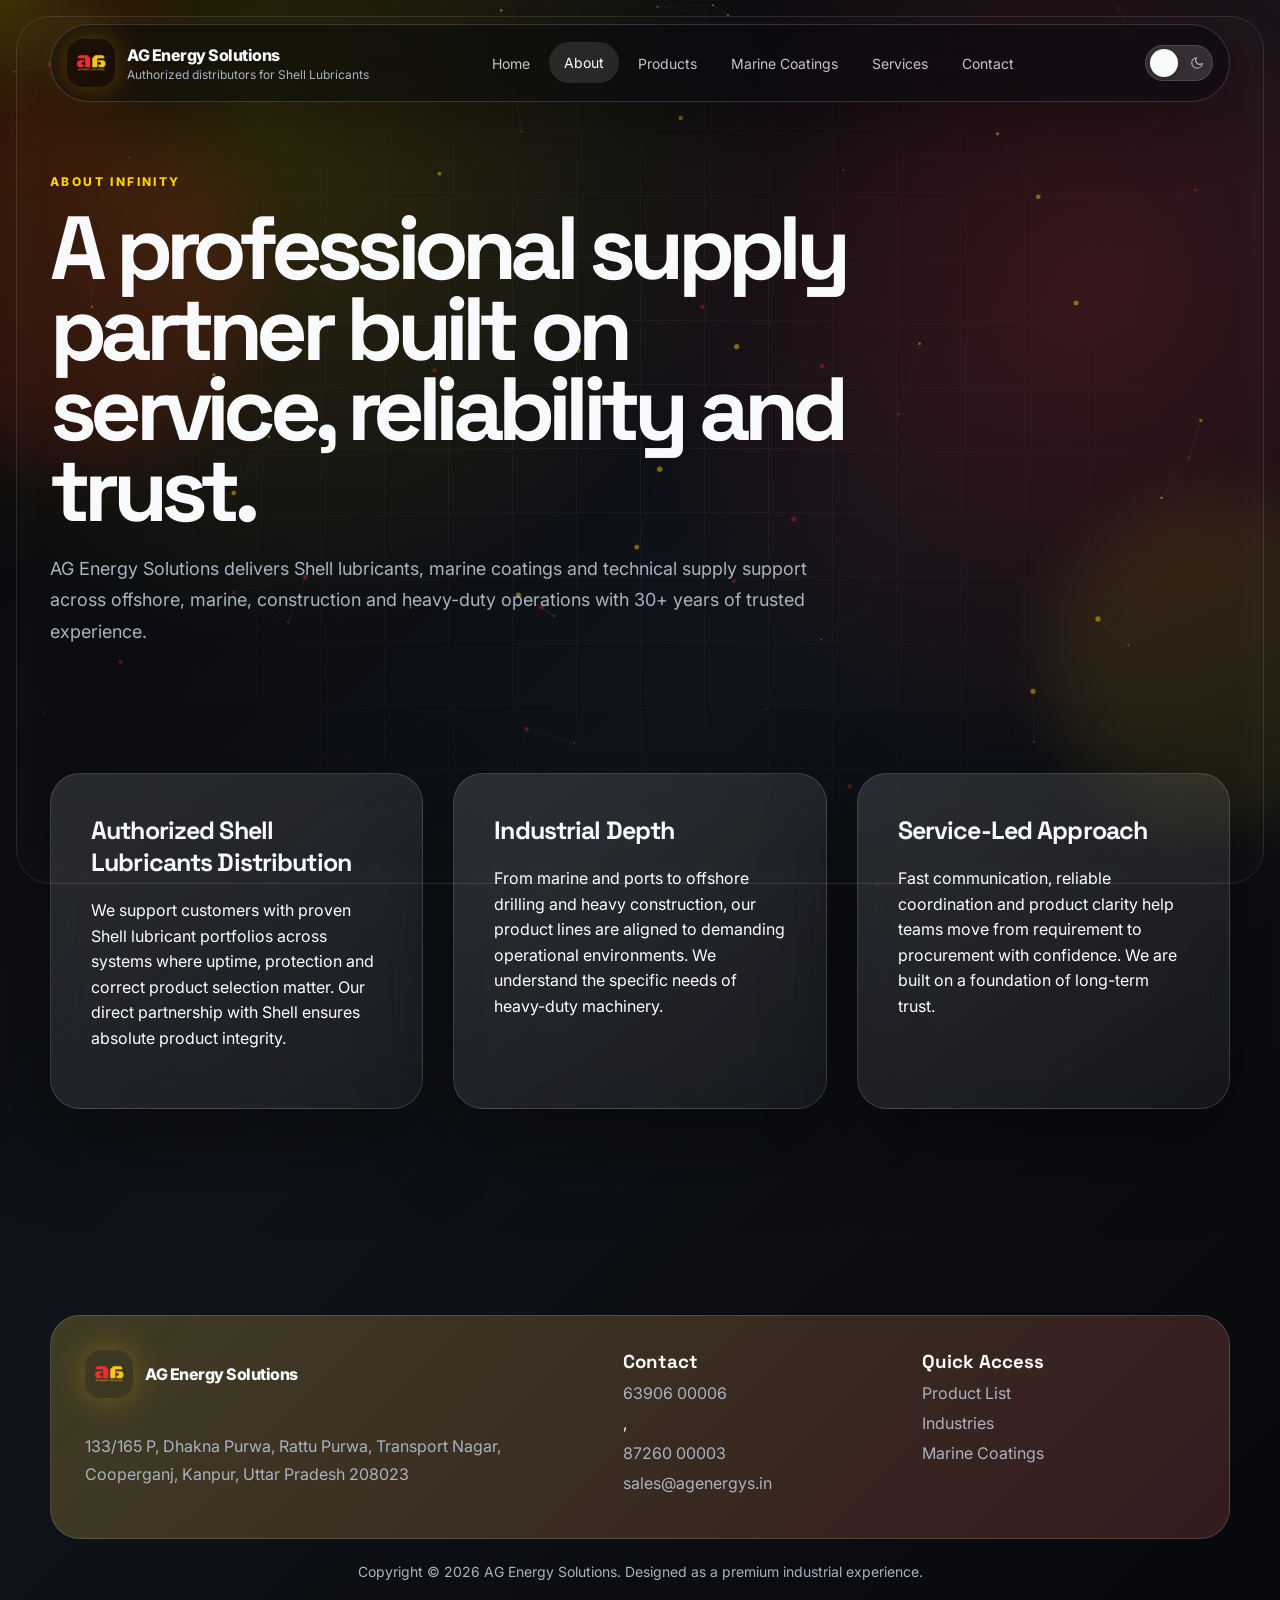
==== commit 9d2dac17: "update: replace old phone number with 6390600006 and 8726000003" ====
--- a/about.html
+++ b/about.html
@@ -95,7 +95,7 @@
       </div>
       <div data-reveal>
         <h3>Contact</h3>
-        <a href="tel:07999991999">079999 91999</a>
+        <a href="tel:6390600006">63906 00006</a>, <a href="tel:8726000003">87260 00003</a>
         <a href="mailto:sales@agenergys.in">sales@agenergys.in</a>
       </div>
       <div data-reveal>
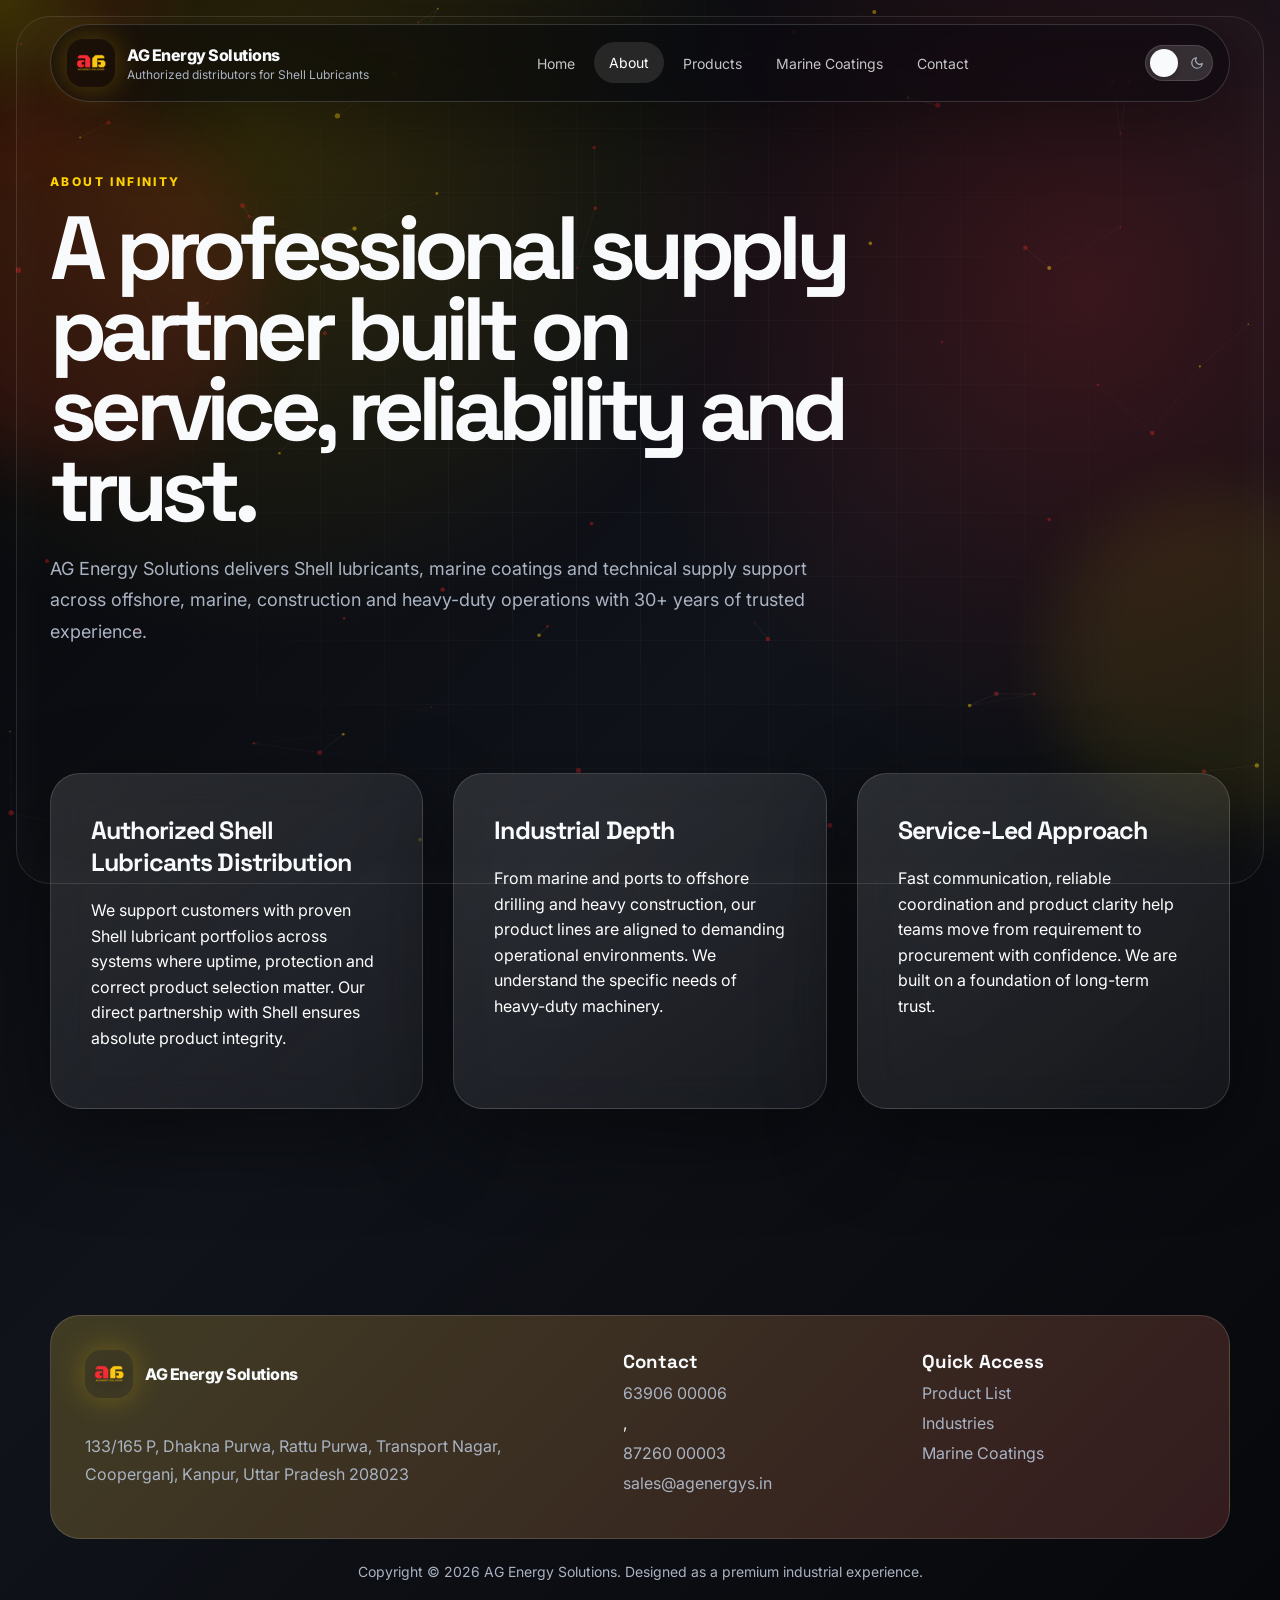
==== commit 6f89c13e: "update: remove Services link from navbar across all pages" ====
--- a/about.html
+++ b/about.html
@@ -45,7 +45,6 @@
       <a href="about.html" class="active">About</a>
       <a href="products.html" >Products</a>
       <a href="index.html#marine">Marine Coatings</a>
-      <a href="index.html#services">Services</a>
       <a href="contact.html">Contact</a>
     </nav>
     <div class="theme-switch-wrapper">
